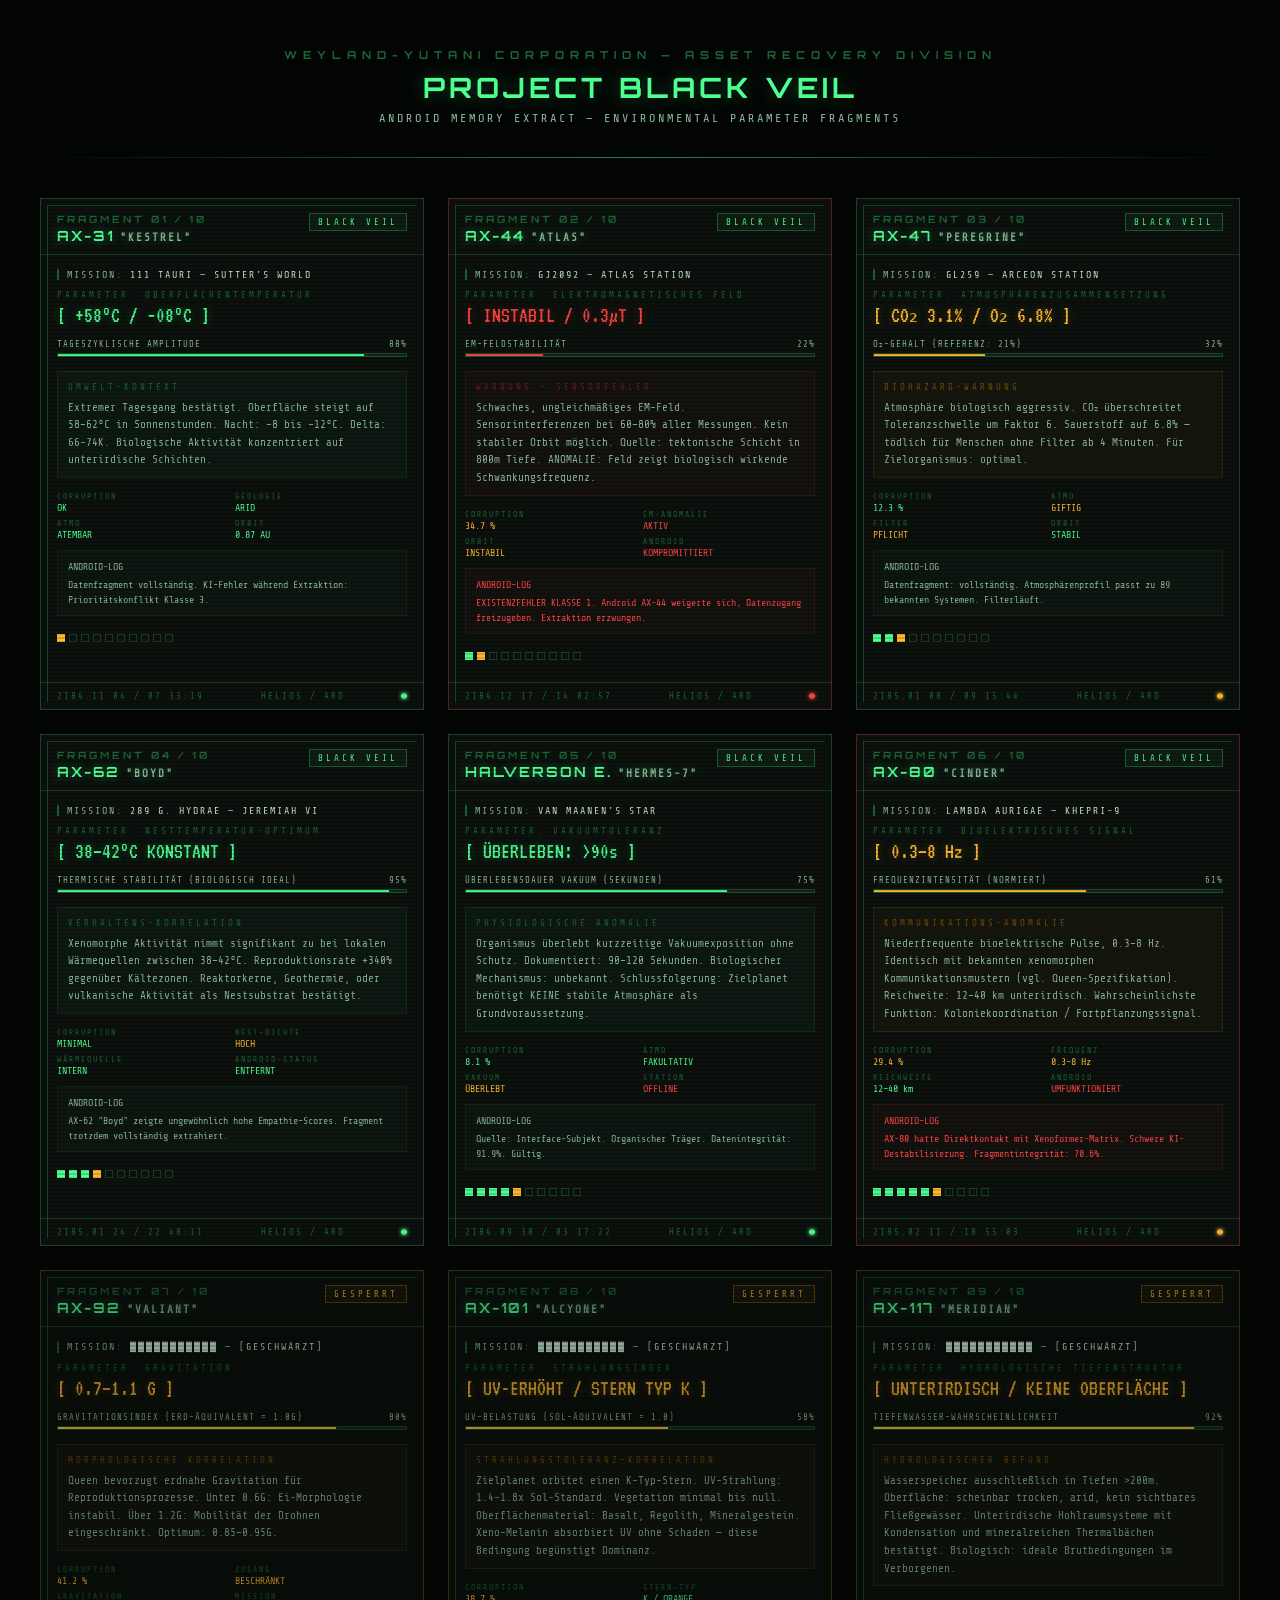
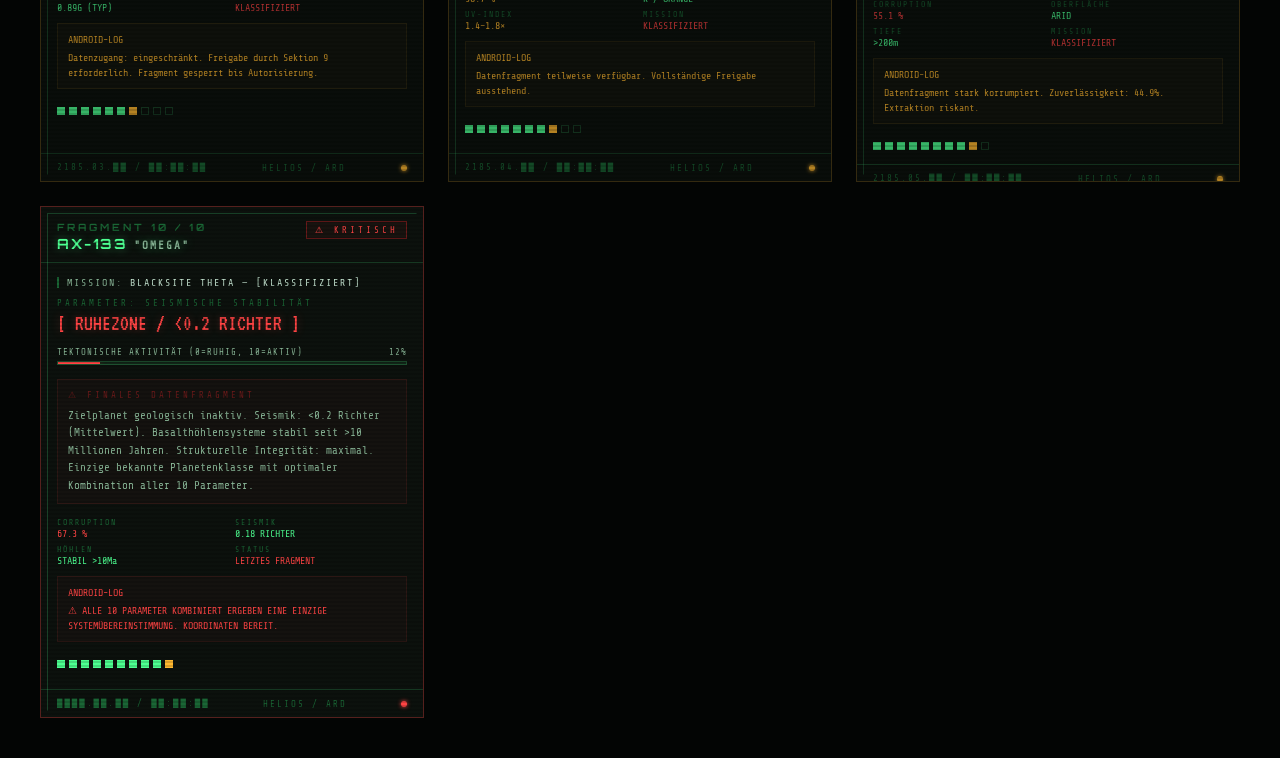
==== BlackVeil_DataFragments.html @ 0dd3a5bd "Add files via upload" ====
<!DOCTYPE html>
<html lang="de">
<head>
<meta charset="UTF-8">
<meta name="viewport" content="width=device-width, initial-scale=1.0">
<title>PROJECT BLACK VEIL — Data Fragments</title>
<style>
@import url('https://fonts.googleapis.com/css2?family=Share+Tech+Mono&family=VT323&family=Orbitron:wght@400;700&display=swap');

*, *::before, *::after { box-sizing: border-box; margin: 0; padding: 0; }

:root {
  --green: #4dff91;
  --green-dim: #1a6635;
  --green-glow: rgba(77,255,145,0.15);
  --amber: #ffb830;
  --amber-dim: #7a4a00;
  --red: #ff4444;
  --red-dim: #6b1a1a;
  --bg: #060907;
  --bg2: #0c110d;
  --bg3: #121a14;
  --border: rgba(77,255,145,0.2);
  --border-bright: rgba(77,255,145,0.5);
  --text: #8ab898;
  --text-bright: #c8e8d4;
  --scanline: rgba(0,0,0,0.4);
}

html, body {
  background: #030504;
  min-height: 100vh;
  font-family: 'Share Tech Mono', monospace;
  color: var(--text);
}

/* ── GRID ── */
.grid {
  display: grid;
  grid-template-columns: repeat(auto-fill, minmax(360px, 1fr));
  gap: 24px;
  padding: 40px;
  max-width: 1400px;
  margin: 0 auto;
}

/* ── HEADER ── */
.page-header {
  text-align: center;
  padding: 48px 40px 0;
  max-width: 1400px;
  margin: 0 auto;
}
.page-header .logo {
  font-family: 'Orbitron', monospace;
  font-size: 11px;
  font-weight: 700;
  letter-spacing: 6px;
  color: var(--green-dim);
  margin-bottom: 8px;
}
.page-header h1 {
  font-family: 'Orbitron', monospace;
  font-size: 28px;
  font-weight: 700;
  color: var(--green);
  letter-spacing: 4px;
  margin-bottom: 6px;
  text-shadow: 0 0 20px rgba(77,255,145,0.3);
}
.page-header .subtitle {
  font-size: 12px;
  color: var(--text);
  letter-spacing: 3px;
  margin-bottom: 32px;
}
.page-header .divider {
  height: 1px;
  background: linear-gradient(90deg, transparent, var(--border-bright), transparent);
  margin-bottom: 0;
}

/* ── CARD ── */
.card {
  background: var(--bg2);
  border: 1px solid var(--border);
  position: relative;
  overflow: hidden;
  cursor: pointer;
  transition: border-color 0.2s, box-shadow 0.2s;
  aspect-ratio: 0.75;
  display: flex;
  flex-direction: column;
}
.card:hover {
  border-color: var(--border-bright);
  box-shadow: 0 0 30px rgba(77,255,145,0.08), inset 0 0 30px rgba(77,255,145,0.02);
}
.card.corrupted {
  border-color: rgba(255,68,68,0.3);
}
.card.corrupted:hover {
  border-color: rgba(255,68,68,0.6);
  box-shadow: 0 0 30px rgba(255,68,68,0.08);
}
.card.redacted {
  border-color: rgba(255,184,48,0.25);
  opacity: 0.7;
}

/* Scanlines */
.card::before {
  content: '';
  position: absolute;
  inset: 0;
  background: repeating-linear-gradient(
    0deg,
    transparent,
    transparent 2px,
    rgba(0,0,0,0.15) 2px,
    rgba(0,0,0,0.15) 4px
  );
  pointer-events: none;
  z-index: 10;
}

/* Corner brackets */
.card::after {
  content: '';
  position: absolute;
  inset: 6px;
  border: 1px solid transparent;
  border-top-color: var(--border);
  border-left-color: var(--border);
  pointer-events: none;
  z-index: 11;
}

/* ── CARD HEADER ── */
.card-header {
  padding: 14px 16px 10px;
  border-bottom: 1px solid var(--border);
  display: flex;
  justify-content: space-between;
  align-items: flex-start;
  flex-shrink: 0;
}
.fragment-num {
  font-family: 'Orbitron', monospace;
  font-size: 10px;
  font-weight: 700;
  color: var(--green-dim);
  letter-spacing: 3px;
}
.android-id {
  font-family: 'Orbitron', monospace;
  font-size: 14px;
  font-weight: 700;
  color: var(--green);
  letter-spacing: 2px;
  margin-top: 2px;
  text-shadow: 0 0 10px rgba(77,255,145,0.4);
}
.classification {
  font-size: 9px;
  letter-spacing: 3px;
  padding: 3px 8px;
  border: 1px solid;
  text-align: right;
}
.classification.black-veil {
  color: var(--green);
  border-color: var(--green-dim);
  background: rgba(77,255,145,0.05);
}
.classification.corrupted-class {
  color: var(--red);
  border-color: var(--red-dim);
  background: rgba(255,68,68,0.05);
  animation: blink-slow 3s ease-in-out infinite;
}
.classification.redacted-class {
  color: var(--amber);
  border-color: var(--amber-dim);
  background: rgba(255,184,48,0.05);
}

/* ── CARD BODY ── */
.card-body {
  padding: 14px 16px;
  flex: 1;
  display: flex;
  flex-direction: column;
  gap: 10px;
}

/* Mission line */
.mission-line {
  font-size: 10px;
  letter-spacing: 2px;
  color: var(--text);
  border-left: 2px solid var(--green-dim);
  padding-left: 8px;
}
.mission-line span {
  color: var(--text-bright);
}

/* Parameter block */
.param-label {
  font-size: 9px;
  letter-spacing: 3px;
  color: var(--green-dim);
  margin-bottom: 3px;
  text-transform: uppercase;
}
.param-value {
  font-family: 'VT323', monospace;
  font-size: 22px;
  color: var(--green);
  line-height: 1.1;
  text-shadow: 0 0 8px rgba(77,255,145,0.3);
}
.param-value.amber { color: var(--amber); text-shadow: 0 0 8px rgba(255,184,48,0.3); }
.param-value.red   { color: var(--red);   text-shadow: 0 0 8px rgba(255,68,68,0.3); }

/* Data bar */
.data-bar-wrap {
  margin-top: 2px;
}
.data-bar-label {
  font-size: 9px;
  color: var(--text);
  letter-spacing: 1px;
  margin-bottom: 4px;
  display: flex;
  justify-content: space-between;
}
.data-bar-track {
  height: 4px;
  background: rgba(77,255,145,0.08);
  border: 1px solid var(--border);
  position: relative;
  overflow: hidden;
}
.data-bar-fill {
  height: 100%;
  background: var(--green);
  box-shadow: 0 0 6px rgba(77,255,145,0.5);
  transition: width 1s ease;
}
.data-bar-fill.amber { background: var(--amber); box-shadow: 0 0 6px rgba(255,184,48,0.5); }
.data-bar-fill.red   { background: var(--red);   box-shadow: 0 0 6px rgba(255,68,68,0.5); }

/* Context rows */
.context-block {
  margin-top: 4px;
  padding: 8px 10px;
  background: rgba(77,255,145,0.03);
  border: 1px solid rgba(77,255,145,0.08);
  font-size: 11px;
  line-height: 1.6;
  color: var(--text);
}
.context-block.amber-bg {
  background: rgba(255,184,48,0.03);
  border-color: rgba(255,184,48,0.1);
}
.context-block.red-bg {
  background: rgba(255,68,68,0.03);
  border-color: rgba(255,68,68,0.1);
}
.context-block .cx-label {
  font-size: 9px;
  letter-spacing: 3px;
  color: var(--green-dim);
  margin-bottom: 4px;
}
.context-block.amber-bg .cx-label { color: var(--amber-dim); }
.context-block.red-bg   .cx-label { color: var(--red-dim); }

/* Status grid */
.status-grid {
  display: grid;
  grid-template-columns: 1fr 1fr;
  gap: 6px;
  margin-top: 4px;
}
.status-item {
  font-size: 10px;
}
.status-item .s-label {
  font-size: 8px;
  letter-spacing: 2px;
  color: var(--green-dim);
  display: block;
  margin-bottom: 1px;
}
.status-item .s-value {
  color: var(--text-bright);
}
.status-item .s-value.ok   { color: var(--green); }
.status-item .s-value.warn { color: var(--amber); }
.status-item .s-value.crit { color: var(--red);   }

/* Corruption overlay bar */
.corruption-bar {
  margin-top: auto;
}

/* ── CARD FOOTER ── */
.card-footer {
  border-top: 1px solid var(--border);
  padding: 8px 16px;
  display: flex;
  justify-content: space-between;
  align-items: center;
  font-size: 9px;
  color: var(--green-dim);
  letter-spacing: 2px;
  flex-shrink: 0;
}
.card-footer .timestamp {
  font-family: 'Share Tech Mono', monospace;
}
.card-footer .status-dot {
  width: 6px;
  height: 6px;
  border-radius: 50%;
  background: var(--green);
  box-shadow: 0 0 4px var(--green);
  animation: pulse 2s ease-in-out infinite;
}
.card-footer .status-dot.amber { background: var(--amber); box-shadow: 0 0 4px var(--amber); }
.card-footer .status-dot.red   { background: var(--red);   box-shadow: 0 0 4px var(--red); animation: blink-fast 0.8s step-end infinite; }

/* Glitch text effect */
.glitch {
  position: relative;
  display: inline-block;
}
.glitch::before {
  content: attr(data-text);
  position: absolute;
  left: 2px;
  top: 0;
  color: var(--red);
  clip-path: polygon(0 30%, 100% 30%, 100% 50%, 0 50%);
  animation: glitch-anim 4s infinite;
  opacity: 0;
}

/* Redacted blocks */
.redacted-block {
  background: var(--amber-dim);
  color: var(--amber);
  font-size: 11px;
  letter-spacing: 4px;
  padding: 6px 10px;
  text-align: center;
  border: 1px solid var(--amber-dim);
  filter: blur(1.5px);
  user-select: none;
}

/* Progress dots */
.progress-dots {
  display: flex;
  gap: 4px;
  margin-top: 8px;
}
.progress-dots span {
  width: 8px;
  height: 8px;
  border: 1px solid var(--border);
  background: transparent;
}
.progress-dots span.filled {
  background: var(--green);
  border-color: var(--green);
}
.progress-dots span.partial {
  background: var(--amber);
  border-color: var(--amber);
}

/* ── FULLSCREEN OVERLAY ── */
.overlay {
  display: none;
  position: fixed;
  inset: 0;
  background: rgba(0,0,0,0.9);
  z-index: 100;
  align-items: center;
  justify-content: center;
  backdrop-filter: blur(4px);
}
.overlay.active { display: flex; }
.overlay-card {
  width: min(480px, 90vw);
  max-height: 90vh;
  overflow-y: auto;
  background: var(--bg2);
  border: 1px solid var(--border-bright);
  box-shadow: 0 0 60px rgba(77,255,145,0.1);
  position: relative;
}
.overlay-close {
  position: absolute;
  top: 12px;
  right: 16px;
  background: none;
  border: none;
  color: var(--green-dim);
  font-family: 'Share Tech Mono', monospace;
  font-size: 11px;
  letter-spacing: 2px;
  cursor: pointer;
  z-index: 10;
}
.overlay-close:hover { color: var(--green); }

/* ── PRINT: individual cards ── */
@media print {
  body { background: #000; }
  .page-header, .overlay { display: none !important; }
  .grid { padding: 0; gap: 0; }
  .card {
    break-inside: avoid;
    page-break-inside: avoid;
    border: 1px solid #333;
    margin: 0;
    aspect-ratio: unset;
    min-height: 440px;
  }
}

/* ── ANIMATIONS ── */
@keyframes pulse {
  0%, 100% { opacity: 1; }
  50% { opacity: 0.3; }
}
@keyframes blink-slow {
  0%, 100% { opacity: 1; }
  50% { opacity: 0.4; }
}
@keyframes blink-fast {
  0%, 50% { opacity: 1; }
  51%, 100% { opacity: 0; }
}
@keyframes glitch-anim {
  0%, 90%, 100% { opacity: 0; }
  92%, 95% { opacity: 0.8; }
  94% { left: -2px; }
}
@keyframes scanline-move {
  from { transform: translateY(-100%); }
  to { transform: translateY(100vh); }
}

/* Moving scanline on hover */
.card:hover .scanline-sweep {
  animation: scanline-move 2s linear infinite;
  opacity: 1;
}
.scanline-sweep {
  position: absolute;
  left: 0; right: 0;
  height: 40px;
  background: linear-gradient(180deg, transparent, rgba(77,255,145,0.04), transparent);
  pointer-events: none;
  z-index: 9;
  opacity: 0;
}
</style>
</head>
<body>

<div class="page-header">
  <div class="logo">WEYLAND-YUTANI CORPORATION — ASSET RECOVERY DIVISION</div>
  <h1>PROJECT BLACK VEIL</h1>
  <div class="subtitle">ANDROID MEMORY EXTRACT — ENVIRONMENTAL PARAMETER FRAGMENTS</div>
  <div class="divider"></div>
</div>

<div class="grid" id="grid"></div>

<div class="overlay" id="overlay" onclick="closeOverlay(event)">
  <div class="overlay-card" id="overlay-content">
    <button class="overlay-close" onclick="closeOverlay()">[ SCHLIESSEN ]</button>
  </div>
</div>

<script>
const fragments = [
  {
    num: '01 / 10',
    android: 'AX-31',
    name: '"KESTREL"',
    mission: '111 TAURI — SUTTER\'S WORLD',
    classification: 'BLACK VEIL',
    classType: 'black-veil',
    cardType: '',
    paramLabel: 'PARAMETER: OBERFLÄCHENTEMPERATUR',
    paramValue: '[ +58°C / −08°C ]',
    paramColor: '',
    barLabel: 'TAGESZYKLISCHE AMPLITUDE',
    barValue: 88,
    barColor: '',
    context: 'Extremer Tagesgang bestätigt. Oberfläche steigt auf 58–62°C in Sonnenstunden. Nacht: −8 bis −12°C. Delta: 66–74K. Biologische Aktivität konzentriert auf unterirdische Schichten.',
    cx: 'UMWELT-KONTEXT',
    cxType: '',
    status: {
      'CORRUPTION': ['OK', 'ok'],
      'GEOLOGIE': ['ARID', 'ok'],
      'ATMO': ['ATEMBAR', 'ok'],
      'ORBIT': ['0.87 AU', 'ok'],
    },
    ts: '2184.11.04 / 07:33:19',
    dotColor: 'ok',
    note: 'Datenfragment vollständig. KI-Fehler während Extraktion: Prioritätskonflikt Klasse 3.',
  },
  {
    num: '02 / 10',
    android: 'AX-44',
    name: '"ATLAS"',
    mission: 'GJ2092 — ATLAS STATION',
    classification: 'BLACK VEIL',
    classType: 'black-veil',
    cardType: 'corrupted',
    paramLabel: 'PARAMETER: ELEKTROMAGNETISCHES FELD',
    paramValue: '[ INSTABIL / 0.3µT ]',
    paramColor: 'red',
    barLabel: 'EM-FELDSTABILITÄT',
    barValue: 22,
    barColor: 'red',
    context: 'Schwaches, ungleichmäßiges EM-Feld. Sensorinterferenzen bei 60–80% aller Messungen. Kein stabiler Orbit möglich. Quelle: tektonische Schicht in 800m Tiefe. ANOMALIE: Feld zeigt biologisch wirkende Schwankungsfrequenz.',
    cx: 'WARNUNG — SENSORFEHLER',
    cxType: 'red-bg',
    status: {
      'CORRUPTION': ['34.7 %', 'warn'],
      'EM-ANOMALIE': ['AKTIV', 'crit'],
      'ORBIT': ['INSTABIL', 'warn'],
      'ANDROID': ['KOMPROMITTIERT', 'crit'],
    },
    ts: '2184.12.17 / 14:02:57',
    dotColor: 'red',
    note: 'EXISTENZFEHLER KLASSE 1. Android AX-44 weigerte sich, Datenzugang freizugeben. Extraktion erzwungen.',
  },
  {
    num: '03 / 10',
    android: 'AX-47',
    name: '"PEREGRINE"',
    mission: 'GL259 — ARCEON STATION',
    classification: 'BLACK VEIL',
    classType: 'black-veil',
    cardType: '',
    paramLabel: 'PARAMETER: ATMOSPHÄRENZUSAMMENSETZUNG',
    paramValue: '[ CO₂ 3.1% / O₂ 6.8% ]',
    paramColor: 'amber',
    barLabel: 'O₂-GEHALT (REFERENZ: 21%)',
    barValue: 32,
    barColor: 'amber',
    context: 'Atmosphäre biologisch aggressiv. CO₂ überschreitet Toleranzschwelle um Faktor 6. Sauerstoff auf 6.8% — tödlich für Menschen ohne Filter ab 4 Minuten. Für Zielorganismus: optimal.',
    cx: 'BIOHAZARD-WARNUNG',
    cxType: 'amber-bg',
    status: {
      'CORRUPTION': ['12.3 %', 'ok'],
      'ATMO': ['GIFTIG', 'warn'],
      'FILTER': ['PFLICHT', 'warn'],
      'ORBIT': ['STABIL', 'ok'],
    },
    ts: '2185.01.08 / 09:15:44',
    dotColor: 'amber',
    note: 'Datenfragment: vollständig. Atmosphärenprofil passt zu 89 bekannten Systemen. Filterläuft.',
  },
  {
    num: '04 / 10',
    android: 'AX-62',
    name: '"BOYD"',
    mission: '289 G. HYDRAE — JEREMIAH VI',
    classification: 'BLACK VEIL',
    classType: 'black-veil',
    cardType: '',
    paramLabel: 'PARAMETER: NESTTEMPERATUR-OPTIMUM',
    paramValue: '[ 38–42°C KONSTANT ]',
    paramColor: '',
    barLabel: 'THERMISCHE STABILITÄT (BIOLOGISCH IDEAL)',
    barValue: 95,
    barColor: '',
    context: 'Xenomorphe Aktivität nimmt signifikant zu bei lokalen Wärmequellen zwischen 38–42°C. Reproduktionsrate +340% gegenüber Kältezonen. Reaktorkerne, Geothermie, oder vulkanische Aktivität als Nestsubstrat bestätigt.',
    cx: 'VERHALTENS-KORRELATION',
    cxType: '',
    status: {
      'CORRUPTION': ['MINIMAL', 'ok'],
      'NEST-DICHTE': ['HOCH', 'warn'],
      'WÄRMEQUELLE': ['INTERN', 'ok'],
      'ANDROID-STATUS': ['ENTFERNT', 'ok'],
    },
    ts: '2185.01.24 / 22:48:11',
    dotColor: 'ok',
    note: 'AX-62 "Boyd" zeigte ungewöhnlich hohe Empathie-Scores. Fragment trotzdem vollständig extrahiert.',
  },
  {
    num: '05 / 10',
    android: 'HALVERSON E.',
    name: '"HERMES-7"',
    mission: 'VAN MAANEN\'S STAR',
    classification: 'BLACK VEIL',
    classType: 'black-veil',
    cardType: '',
    paramLabel: 'PARAMETER: VAKUUMTOLERANZ',
    paramValue: '[ ÜBERLEBEN: >90s ]',
    paramColor: '',
    barLabel: 'ÜBERLEBENSDAUER VAKUUM (SEKUNDEN)',
    barValue: 75,
    barColor: '',
    context: 'Organismus überlebt kurzzeitige Vakuumexposition ohne Schutz. Dokumentiert: 90–120 Sekunden. Biologischer Mechanismus: unbekannt. Schlussfolgerung: Zielplanet benötigt KEINE stabile Atmosphäre als Grundvoraussetzung.',
    cx: 'PHYSIOLOGISCHE ANOMALIE',
    cxType: '',
    status: {
      'CORRUPTION': ['8.1 %', 'ok'],
      'ATMO': ['FAKULTATIV', 'ok'],
      'VAKUUM': ['ÜBERLEBT', 'warn'],
      'STATION': ['OFFLINE', 'crit'],
    },
    ts: '2184.09.30 / 03:17:22',
    dotColor: 'ok',
    note: 'Quelle: Interface-Subjekt. Organischer Träger. Datenintegrität: 91.9%. Gültig.',
  },
  {
    num: '06 / 10',
    android: 'AX-80',
    name: '"CINDER"',
    mission: 'LAMBDA AURIGAE — KHEPRI-9',
    classification: 'BLACK VEIL',
    classType: 'black-veil',
    cardType: 'corrupted',
    paramLabel: 'PARAMETER: BIOELEKTRISCHES SIGNAL',
    paramValue: '[ 0.3–8 Hz ]',
    paramColor: 'amber',
    barLabel: 'FREQUENZINTENSITÄT (NORMIERT)',
    barValue: 61,
    barColor: 'amber',
    context: 'Niederfrequente bioelektrische Pulse, 0.3–8 Hz. Identisch mit bekannten xenomorphen Kommunikationsmustern (vgl. Queen-Spezifikation). Reichweite: 12–40 km unterirdisch. Wahrscheinlichste Funktion: Koloniekoordination / Fortpflanzungssignal.',
    cx: 'KOMMUNIKATIONS-ANOMALIE',
    cxType: 'amber-bg',
    status: {
      'CORRUPTION': ['29.4 %', 'warn'],
      'FREQUENZ': ['0.3–8 Hz', 'warn'],
      'REICHWEITE': ['12–40 km', 'ok'],
      'ANDROID': ['UMFUNKTIONIERT', 'crit'],
    },
    ts: '2185.02.11 / 18:55:03',
    dotColor: 'amber',
    note: 'AX-80 hatte Direktkontakt mit Xenoformer-Matrix. Schwere KI-Destabilisierung. Fragmentintegrität: 70.6%.',
  },
  {
    num: '07 / 10',
    android: 'AX-92',
    name: '"VALIANT"',
    mission: '███████████ — [GESCHWÄRZT]',
    classification: 'GESPERRT',
    classType: 'redacted-class',
    cardType: 'redacted',
    paramLabel: 'PARAMETER: GRAVITATION',
    paramValue: '[ 0.7–1.1 G ]',
    paramColor: 'amber',
    barLabel: 'GRAVITATIONSINDEX (ERD-ÄQUIVALENT = 1.0G)',
    barValue: 80,
    barColor: 'amber',
    context: 'Queen bevorzugt erdnahe Gravitation für Reproduktionsprozesse. Unter 0.6G: Ei-Morphologie instabil. Über 1.2G: Mobilität der Drohnen eingeschränkt. Optimum: 0.85–0.95G.',
    cx: 'MORPHOLOGISCHE KORRELATION',
    cxType: 'amber-bg',
    status: {
      'CORRUPTION': ['41.2 %', 'warn'],
      'ZUGANG': ['BESCHRÄNKT', 'warn'],
      'GRAVITATION': ['0.89G (TYP)', 'ok'],
      'MISSION': ['KLASSIFIZIERT', 'crit'],
    },
    ts: '2185.03.██ / ██:██:██',
    dotColor: 'amber',
    note: 'Datenzugang: eingeschränkt. Freigabe durch Sektion 9 erforderlich. Fragment gesperrt bis Autorisierung.',
  },
  {
    num: '08 / 10',
    android: 'AX-101',
    name: '"ALCYONE"',
    mission: '███████████ — [GESCHWÄRZT]',
    classification: 'GESPERRT',
    classType: 'redacted-class',
    cardType: 'redacted',
    paramLabel: 'PARAMETER: STRAHLUNGSINDEX',
    paramValue: '[ UV-ERHÖHT / STERN TYP K ]',
    paramColor: 'amber',
    barLabel: 'UV-BELASTUNG (SOL-ÄQUIVALENT = 1.0)',
    barValue: 58,
    barColor: 'amber',
    context: 'Zielplanet orbitet einen K-Typ-Stern. UV-Strahlung: 1.4–1.8x Sol-Standard. Vegetation minimal bis null. Oberflächenmaterial: Basalt, Regolith, Mineralgestein. Xeno-Melanin absorbiert UV ohne Schaden — diese Bedingung begünstigt Dominanz.',
    cx: 'STRAHLUNGSTOLERANZ-KORRELATION',
    cxType: 'amber-bg',
    status: {
      'CORRUPTION': ['38.7 %', 'warn'],
      'STERN-TYP': ['K / ORANGE', 'ok'],
      'UV-INDEX': ['1.4–1.8×', 'warn'],
      'MISSION': ['KLASSIFIZIERT', 'crit'],
    },
    ts: '2185.04.██ / ██:██:██',
    dotColor: 'amber',
    note: 'Datenfragment teilweise verfügbar. Vollständige Freigabe ausstehend.',
  },
  {
    num: '09 / 10',
    android: 'AX-117',
    name: '"MERIDIAN"',
    mission: '███████████ — [GESCHWÄRZT]',
    classification: 'GESPERRT',
    classType: 'redacted-class',
    cardType: 'redacted',
    paramLabel: 'PARAMETER: HYDROLOGISCHE TIEFENSTRUKTUR',
    paramValue: '[ UNTERIRDISCH / KEINE OBERFLÄCHE ]',
    paramColor: 'amber',
    barLabel: 'TIEFENWASSER-WAHRSCHEINLICHKEIT',
    barValue: 92,
    barColor: 'amber',
    context: 'Wasserspeicher ausschließlich in Tiefen >200m. Oberfläche: scheinbar trocken, arid, kein sichtbares Fließgewässer. Unterirdische Hohlraumsysteme mit Kondensation und mineralreichen Thermalbächen bestätigt. Biologisch: ideale Brutbedingungen im Verborgenen.',
    cx: 'HYDROLOGISCHER BEFUND',
    cxType: 'amber-bg',
    status: {
      'CORRUPTION': ['55.1 %', 'crit'],
      'OBERFLÄCHE': ['ARID', 'ok'],
      'TIEFE': ['>200m', 'ok'],
      'MISSION': ['KLASSIFIZIERT', 'crit'],
    },
    ts: '2185.05.██ / ██:██:██',
    dotColor: 'amber',
    note: 'Datenfragment stark korrumpiert. Zuverlässigkeit: 44.9%. Extraktion riskant.',
  },
  {
    num: '10 / 10',
    android: 'AX-133',
    name: '"OMEGA"',
    mission: 'BLACKSITE THETA — [KLASSIFIZIERT]',
    classification: '⚠ KRITISCH',
    classType: 'corrupted-class',
    cardType: 'corrupted',
    paramLabel: 'PARAMETER: SEISMISCHE STABILITÄT',
    paramValue: '[ RUHEZONE / <0.2 RICHTER ]',
    paramColor: 'red',
    barLabel: 'TEKTONISCHE AKTIVITÄT (0=RUHIG, 10=AKTIV)',
    barValue: 12,
    barColor: 'red',
    context: 'Zielplanet geologisch inaktiv. Seismik: <0.2 Richter (Mittelwert). Basalthöhlensysteme stabil seit >10 Millionen Jahren. Strukturelle Integrität: maximal. Einzige bekannte Planetenklasse mit optimaler Kombination aller 10 Parameter.',
    cx: '⚠ FINALES DATENFRAGMENT',
    cxType: 'red-bg',
    status: {
      'CORRUPTION': ['67.3 %', 'crit'],
      'SEISMIK': ['0.18 RICHTER', 'ok'],
      'HÖHLEN': ['STABIL >10Ma', 'ok'],
      'STATUS': ['LETZTES FRAGMENT', 'crit'],
    },
    ts: '████.██.██ / ██:██:██',
    dotColor: 'red',
    note: '⚠ ALLE 10 PARAMETER KOMBINIERT ERGEBEN EINE EINZIGE SYSTEMÜBEREINSTIMMUNG. KOORDINATEN BEREIT.',
  },
];

function buildCard(f, compact = false) {
  const statusRows = Object.entries(f.status).map(([k, [v, cls]]) => `
    <div class="status-item">
      <span class="s-label">${k}</span>
      <span class="s-value ${cls}">${v}</span>
    </div>`).join('');

  const noteStyle = f.cardType === 'corrupted'
    ? 'color:var(--red);font-size:10px;line-height:1.5;padding:8px 10px;background:rgba(255,68,68,0.03);border:1px solid rgba(255,68,68,0.1);'
    : f.cardType === 'redacted'
    ? 'color:var(--amber);font-size:10px;line-height:1.5;padding:8px 10px;background:rgba(255,184,48,0.03);border:1px solid rgba(255,184,48,0.1);'
    : 'color:var(--text);font-size:10px;line-height:1.5;padding:8px 10px;background:rgba(77,255,145,0.02);border:1px solid rgba(77,255,145,0.06);';

  // Progress dots (first N filled)
  const fNum = parseInt(f.num.split(' / ')[0]);
  const dots = Array.from({length: 10}, (_, i) => {
    if (i < fNum - 1) return '<span class="filled"></span>';
    if (i === fNum - 1) return '<span class="partial"></span>';
    return '<span></span>';
  }).join('');

  return `
<div class="card-header">
  <div>
    <div class="fragment-num">FRAGMENT ${f.num}</div>
    <div class="android-id">${f.android} <span style="font-size:11px;color:var(--text);font-family:'Share Tech Mono',monospace;">${f.name}</span></div>
  </div>
  <div>
    <div class="classification ${f.classType}">${f.classification}</div>
  </div>
</div>

<div class="card-body">
  <div>
    <div class="mission-line">MISSION: <span>${f.mission}</span></div>
  </div>

  <div>
    <div class="param-label">${f.paramLabel}</div>
    <div class="param-value ${f.paramColor}">${f.paramValue}</div>
  </div>

  <div class="data-bar-wrap">
    <div class="data-bar-label">
      <span>${f.barLabel}</span>
      <span>${f.barValue}%</span>
    </div>
    <div class="data-bar-track">
      <div class="data-bar-fill ${f.barColor}" style="width:${f.barValue}%"></div>
    </div>
  </div>

  <div class="context-block ${f.cxType}">
    <div class="cx-label">${f.cx}</div>
    ${f.context}
  </div>

  <div class="status-grid">${statusRows}</div>

  <div style="${noteStyle}">
    <div class="cx-label" style="margin-bottom:3px">ANDROID-LOG</div>
    ${f.note}
  </div>

  <div class="progress-dots">${dots}</div>
</div>

<div class="card-footer">
  <span class="timestamp">${f.ts}</span>
  <span>HELIOS / ARD</span>
  <div class="status-dot ${f.dotColor === 'ok' ? '' : f.dotColor}"></div>
</div>`;
}

const grid = document.getElementById('grid');

fragments.forEach((f, idx) => {
  const card = document.createElement('div');
  card.className = `card ${f.cardType}`;
  card.innerHTML = `<div class="scanline-sweep"></div>` + buildCard(f);
  card.addEventListener('click', () => openOverlay(f));
  grid.appendChild(card);
});

function openOverlay(f) {
  const oc = document.getElementById('overlay-content');
  oc.innerHTML = `<button class="overlay-close" onclick="closeOverlay()">[ SCHLIESSEN ]</button>` + buildCard(f, true);
  document.getElementById('overlay').classList.add('active');
}

function closeOverlay(e) {
  if (!e || e.target === document.getElementById('overlay')) {
    document.getElementById('overlay').classList.remove('active');
  }
}

document.addEventListener('keydown', e => {
  if (e.key === 'Escape') closeOverlay({target: document.getElementById('overlay')});
});
</script>

</body>
</html>
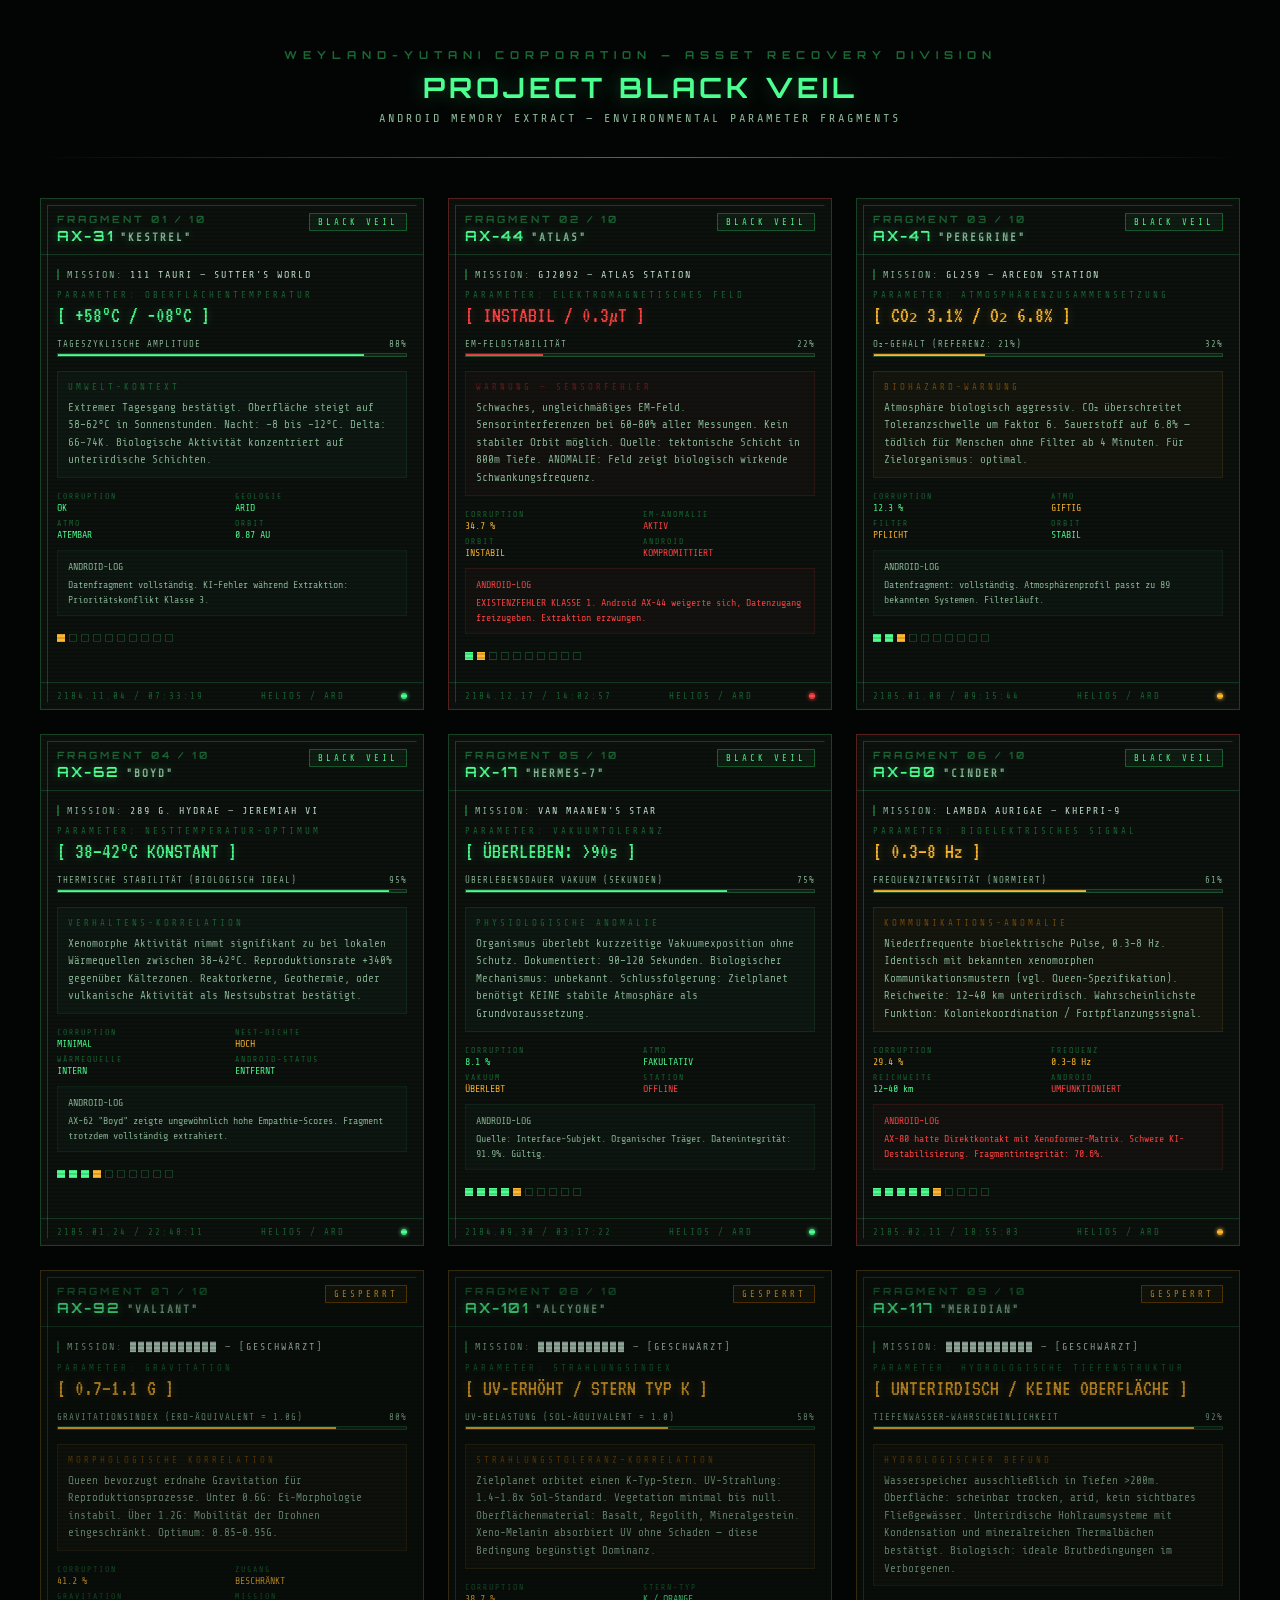
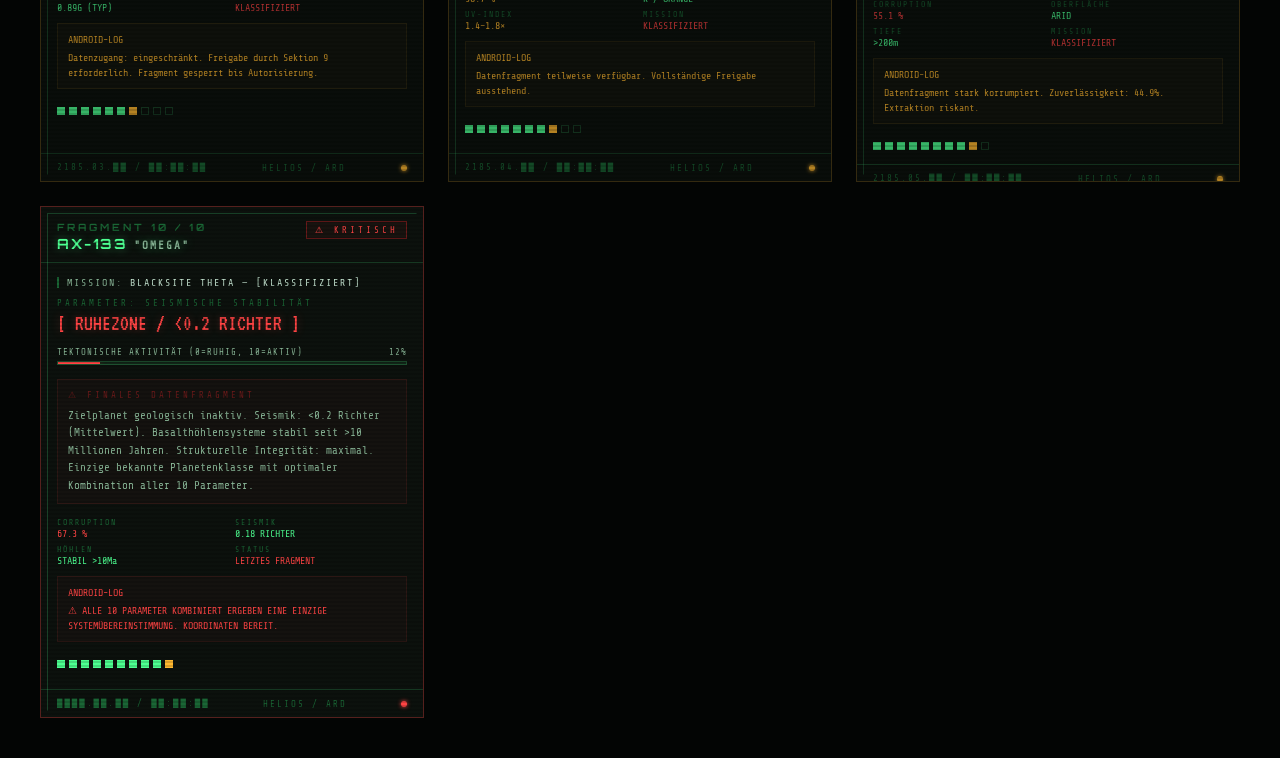
==== commit b6d0dff8: "Update BlackVeil_DataFragments.html" ====
--- a/BlackVeil_DataFragments.html
+++ b/BlackVeil_DataFragments.html
@@ -603,7 +603,7 @@
   },
   {
     num: '05 / 10',
-    android: 'HALVERSON E.',
+    android: 'AX-17',
     name: '"HERMES-7"',
     mission: 'VAN MAANEN\'S STAR',
     classification: 'BLACK VEIL',
@@ -843,6 +843,7 @@
 
 fragments.forEach((f, idx) => {
   const card = document.createElement('div');
+  card.id = `fragment-${idx+1}`;
   card.className = `card ${f.cardType}`;
   card.innerHTML = `<div class="scanline-sweep"></div>` + buildCard(f);
   card.addEventListener('click', () => openOverlay(f));
@@ -864,6 +865,15 @@
 document.addEventListener('keydown', e => {
   if (e.key === 'Escape') closeOverlay({target: document.getElementById('overlay')});
 });
+
+// Scroll to fragment on load if hash present
+window.addEventListener('load', () => {
+  const hash = window.location.hash;
+  if (hash) {
+    const el = document.querySelector(hash);
+    if (el) setTimeout(() => el.scrollIntoView({behavior:'smooth', block:'center'}), 300);
+  }
+});
 </script>
 
 </body>
